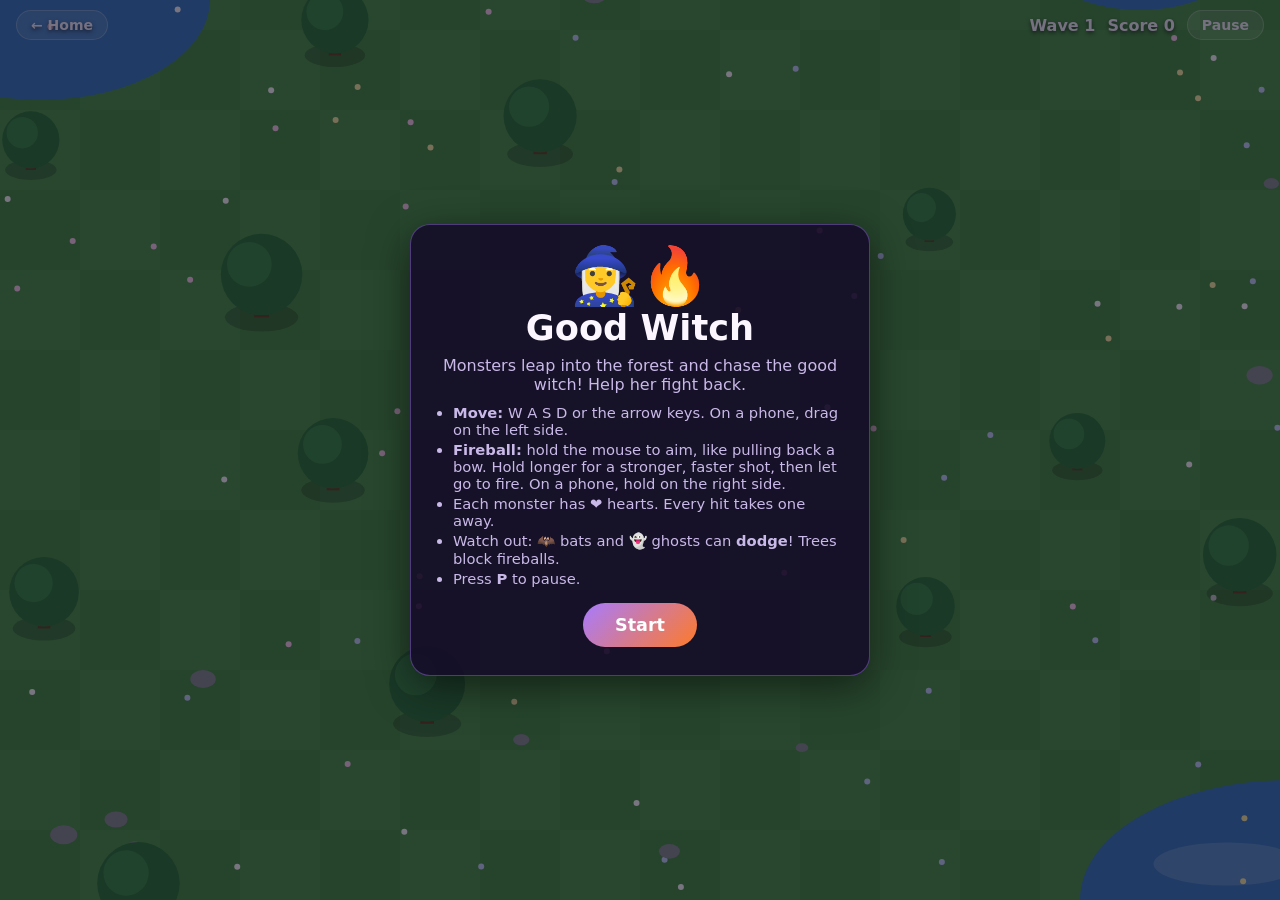
==== games/good-witch/index.html @ da9eba0f "Add Amygames site with Good Witch game" ====
<!doctype html>
<html lang="en">
<head>
  <meta charset="utf-8">
  <meta name="viewport" content="width=device-width, initial-scale=1, maximum-scale=1, user-scalable=no">
  <title>Good Witch</title>
  <meta name="description" content="Help the good witch fire fireballs at the monsters chasing her.">
  <style>
    :root {
      --night-1: #120a24;
      --night-2: #2b1650;
      --text: #fbf6ff;
      --muted: #c9b9e8;
      --accent: #a77bff;
      --fire: #ff7a29;
      --panel: rgba(20, 10, 40, 0.86);
    }
    * { box-sizing: border-box; }
    html, body {
      margin: 0; height: 100%; overflow: hidden;
      background: var(--night-1); color: var(--text);
      font-family: system-ui, -apple-system, "Segoe UI", Roboto, sans-serif;
      -webkit-user-select: none; user-select: none;
      touch-action: none;
    }
    canvas { display: block; position: fixed; inset: 0; width: 100%; height: 100%; cursor: crosshair; }

    .hud {
      position: fixed; top: 0; left: 0; right: 0;
      display: flex; align-items: center; gap: 12px; flex-wrap: wrap;
      padding: 10px 16px;
      font-weight: 700; font-size: 16px;
      pointer-events: none;
      text-shadow: 0 2px 4px rgba(0,0,0,0.6);
    }
    .hud .grow { flex: 1; }
    .hud a, .hud button { pointer-events: auto; }
    .hud-btn {
      background: rgba(255,255,255,0.12); color: var(--text);
      border: 1px solid rgba(255,255,255,0.25); border-radius: 999px;
      padding: 6px 14px; font: inherit; font-size: 14px; cursor: pointer; text-decoration: none;
    }
    .hud-btn:hover { background: rgba(255,255,255,0.22); }
    #hearts { letter-spacing: 2px; }

    .overlay {
      position: fixed; inset: 0; display: flex;
      padding: 16px; background: rgba(10, 5, 25, 0.55);
      overflow-y: auto; touch-action: pan-y;
    }
    .overlay[hidden] { display: none; }
    .panel {
      background: var(--panel); border: 1px solid rgba(167,123,255,0.4);
      border-radius: 20px; padding: 20px 22px; max-width: 460px; width: 100%; margin: auto;
      text-align: center; box-shadow: 0 10px 40px rgba(0,0,0,0.5);
    }
    .panel h1 { margin: 0 0 4px; font-size: 2.2rem; }
    .panel .big { font-size: 56px; line-height: 1.1; }
    .panel p { color: var(--muted); margin: 8px 0; }
    .panel ul { text-align: left; color: var(--muted); padding-left: 20px; margin: 10px 0 16px; font-size: 0.92rem; }
    .panel li { margin: 3px 0; }
    .play-btn {
      background: linear-gradient(135deg, var(--accent), var(--fire));
      color: #fff; border: 0; border-radius: 999px;
      padding: 12px 32px; font: inherit; font-weight: 700; font-size: 1.1rem; cursor: pointer;
    }
    .play-btn:hover { filter: brightness(1.1); }
    .home-link { display: inline-block; margin-top: 14px; color: var(--muted); }
  </style>
</head>
<body>
  <canvas id="game"></canvas>

  <div class="hud">
    <a class="hud-btn" href="../../index.html">← Home</a>
    <span id="hearts"></span>
    <span class="grow"></span>
    <span>Wave <span id="wave">1</span></span>
    <span>Score <span id="score">0</span></span>
    <button class="hud-btn" id="pauseBtn" type="button">Pause</button>
  </div>

  <div class="overlay" id="startScreen">
    <div class="panel">
      <div class="big">🧙‍♀️🔥</div>
      <h1>Good Witch</h1>
      <p>Monsters leap into the forest and chase the good witch! Help her fight back.</p>
      <ul>
        <li><b>Move:</b> W A S D or the arrow keys. On a phone, drag on the left side.</li>
        <li><b>Fireball:</b> hold the mouse to aim, like pulling back a bow. Hold longer for a stronger, faster shot, then let go to fire. On a phone, hold on the right side.</li>
        <li>Each monster has ❤️ hearts. Every hit takes one away.</li>
        <li>Watch out: 🦇 bats and 👻 ghosts can <b>dodge</b>! Trees block fireballs.</li>
        <li>Press <b>P</b> to pause.</li>
      </ul>
      <button class="play-btn" id="startBtn" type="button">Start</button>
      <p id="bestStart"></p>
    </div>
  </div>

  <div class="overlay" id="pauseScreen" hidden>
    <div class="panel">
      <h1>Paused</h1>
      <p>Take a break, the monsters are waiting.</p>
      <button class="play-btn" id="resumeBtn" type="button">Resume</button>
    </div>
  </div>

  <div class="overlay" id="overScreen" hidden>
    <div class="panel">
      <div class="big">💫</div>
      <h1>Game Over</h1>
      <p id="finalScore"></p>
      <p id="bestOver"></p>
      <button class="play-btn" id="againBtn" type="button">Play Again</button><br>
      <a class="home-link" href="../../index.html">Back to Amygames</a>
    </div>
  </div>

  <script src="game.js"></script>
</body>
</html>
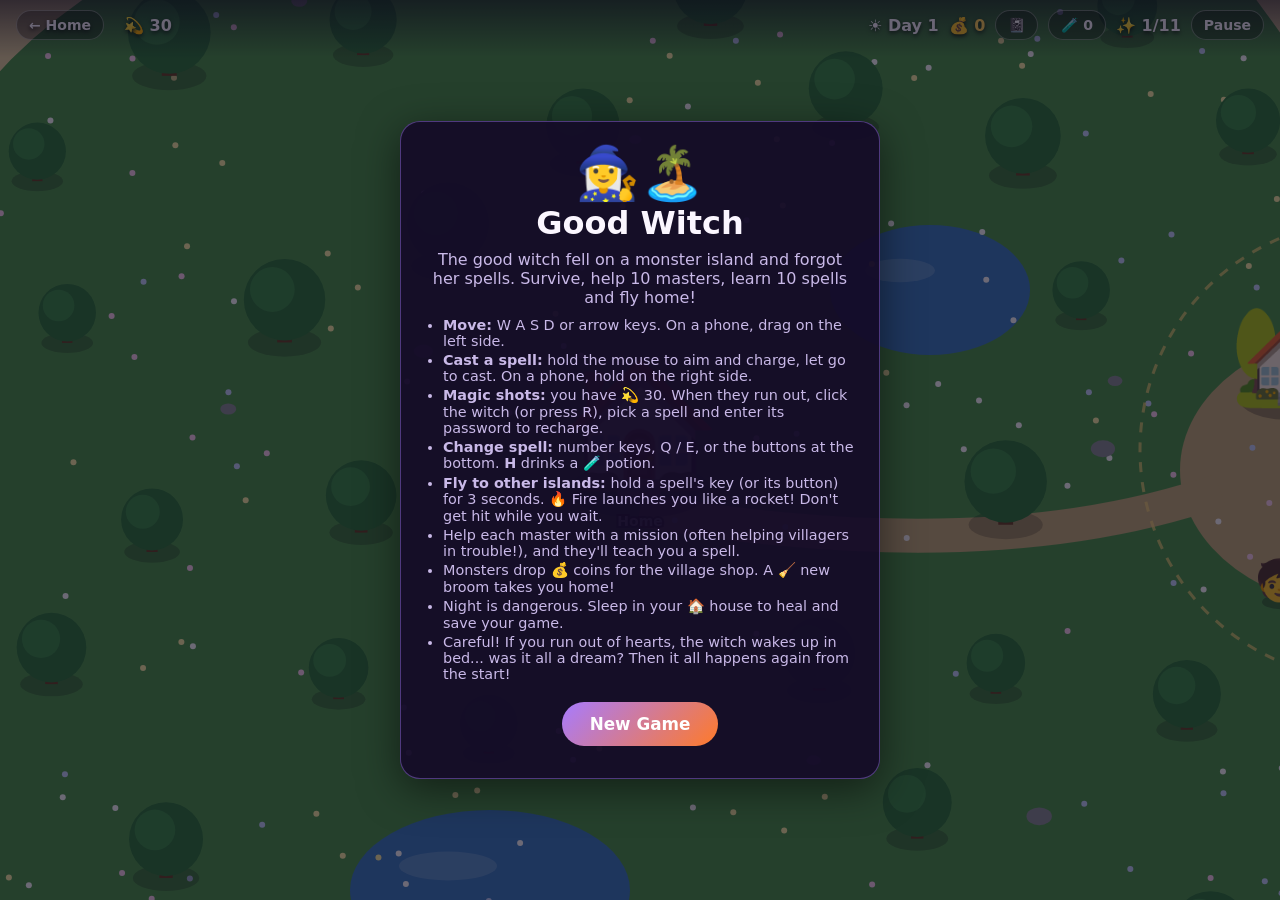
==== commit fb2452c2: "Good Witch: island adventure with masters, missions and spell passwords - Forgotten spells: remember" ====
--- a/games/good-witch/index.html
+++ b/games/good-witch/index.html
@@ -4,16 +4,16 @@
   <meta charset="utf-8">
   <meta name="viewport" content="width=device-width, initial-scale=1, maximum-scale=1, user-scalable=no">
   <title>Good Witch</title>
-  <meta name="description" content="Help the good witch fire fireballs at the monsters chasing her.">
+  <meta name="description" content="The good witch is trapped on a monster island. Survive, earn coins, find her lost powers and fly home.">
   <style>
     :root {
       --night-1: #120a24;
-      --night-2: #2b1650;
       --text: #fbf6ff;
       --muted: #c9b9e8;
       --accent: #a77bff;
       --fire: #ff7a29;
-      --panel: rgba(20, 10, 40, 0.86);
+      --gold: #ffd257;
+      --panel: rgba(20, 10, 40, 0.92);
     }
     * { box-sizing: border-box; }
     html, body {
@@ -27,45 +27,150 @@
 
     .hud {
       position: fixed; top: 0; left: 0; right: 0;
-      display: flex; align-items: center; gap: 12px; flex-wrap: wrap;
-      padding: 10px 16px;
+      display: flex; align-items: center; gap: 10px; flex-wrap: wrap;
+      padding: 10px 16px 18px;
       font-weight: 700; font-size: 16px;
       pointer-events: none;
-      text-shadow: 0 2px 4px rgba(0,0,0,0.6);
+      background: linear-gradient(rgba(10, 5, 25, 0.55), rgba(10, 5, 25, 0));
+      text-shadow: 0 2px 4px rgba(0,0,0,0.7);
     }
     .hud .grow { flex: 1; }
     .hud a, .hud button { pointer-events: auto; }
     .hud-btn {
-      background: rgba(255,255,255,0.12); color: var(--text);
-      border: 1px solid rgba(255,255,255,0.25); border-radius: 999px;
-      padding: 6px 14px; font: inherit; font-size: 14px; cursor: pointer; text-decoration: none;
-    }
-    .hud-btn:hover { background: rgba(255,255,255,0.22); }
-    #hearts { letter-spacing: 2px; }
+      background: rgba(0,0,0,0.3); color: var(--text);
+      border: 1px solid rgba(255,255,255,0.35); border-radius: 999px;
+      padding: 6px 12px; font: inherit; font-size: 14px; cursor: pointer; text-decoration: none;
+    }
+    .hud-btn:hover { background: rgba(0,0,0,0.45); }
+    .hud-btn:disabled { opacity: 0.5; cursor: default; }
+    #hearts { letter-spacing: 1px; font-size: 14px; }
+    #ammo.low { color: #ff8a8a; }
+    #ammo.empty { color: #ff5a5a; animation: bump 0.6s ease-in-out infinite; }
+
+    .powers {
+      position: fixed; left: 50%; bottom: 10px; transform: translateX(-50%);
+      display: flex; flex-wrap: wrap; justify-content: center; gap: 5px;
+      width: max-content; max-width: calc(100vw - 24px);
+    }
+    .powers[hidden] { display: none; }
+    .power-btn {
+      width: 44px; height: 44px; border-radius: 12px;
+      background: rgba(20, 10, 40, 0.7); color: var(--text);
+      border: 2px solid rgba(255,255,255,0.25);
+      font-size: 22px; cursor: pointer; position: relative; padding: 0;
+    }
+    .power-btn .key { position: absolute; top: 0; left: 4px; font-size: 10px; font-weight: 700; color: var(--muted); }
+    .power-btn.locked { opacity: 0.45; cursor: default; filter: grayscale(1); }
+    .power-btn.active { border-color: #ffe066; box-shadow: 0 0 12px rgba(255, 224, 102, 0.8); }
+    .power-btn .cool {
+      position: absolute; inset: 0; border-radius: 10px; background: rgba(0,0,0,0.6);
+      display: grid; place-items: center; font-size: 13px; font-weight: 800; color: #fff;
+    }
+    .row.locked { opacity: 0.5; }
+    .lesson { margin: 10px 0; }
+    .lesson[hidden] { display: none; }
+    .lesson p { color: var(--text) !important; font-size: 1.1rem; font-weight: 700; }
+    .seq { font-size: 1.8rem; letter-spacing: 6px; min-height: 2.4rem; margin: 4px 0 10px; }
+    .pad { display: grid; grid-template-columns: repeat(3, 72px); gap: 10px; justify-content: center; }
+    .pad button {
+      position: relative; width: 72px; height: 72px; border-radius: 18px; cursor: pointer;
+      font-size: 34px; border: 2px solid rgba(255,255,255,0.25);
+      background: rgba(255,255,255,0.08); transition: transform 0.12s, box-shadow 0.12s, background 0.12s;
+    }
+    .pad button .k { position: absolute; top: 3px; left: 7px; font-size: 11px; font-weight: 700; color: var(--muted); }
+    .pad button:disabled { cursor: default; opacity: 0.55; }
+    .pad button.lit {
+      opacity: 1; transform: scale(1.15); background: rgba(255, 224, 102, 0.35);
+      border-color: #ffe066; box-shadow: 0 0 24px rgba(255, 224, 102, 0.9);
+    }
+    .panel.notebook { background: linear-gradient(#fff8e6, #f3e6c4); color: #3a2a12; border-color: #c9a86a; }
+    .panel.notebook p, .panel.notebook .desc { color: #6b5636 !important; }
+    .panel.notebook .row { background: rgba(255,255,255,0.55); border-color: rgba(120, 90, 40, 0.25); }
+    .panel.notebook .pw { font-size: 1.5rem; letter-spacing: 4px; white-space: nowrap; }
+    .panel.notebook .play-btn.quiet { color: #3a2a12; border-color: rgba(120, 90, 40, 0.4); background: rgba(255,255,255,0.5); }
+    /* The witch writing a new password into her notebook */
+    .write-book {
+      position: fixed; left: 50%; top: 50%; transform: translate(-50%, -50%); z-index: 70;
+      width: min(330px, 86vw); padding: 16px 18px; border-radius: 16px; text-align: center;
+      background: repeating-linear-gradient(#fff8e6 0 30px, #e9d9b4 30px 31px);
+      color: #3a2a12; border: 2px solid #c9a86a; box-shadow: 0 16px 40px rgba(0,0,0,0.5);
+      transition: transform 0.85s ease-in, opacity 0.85s ease-in;
+      animation: book-open 0.35s ease-out;
+    }
+    @keyframes book-open { from { transform: translate(-50%, -50%) scale(0.3) rotate(-8deg); opacity: 0; } }
+    .write-book .wb-art { font-size: 42px; }
+    .write-book .wb-title { font-weight: 800; margin: 4px 0; }
+    .write-book .wb-name { color: #6b5636; font-weight: 700; }
+    .write-book .runes { font-size: 2.1rem; min-height: 3rem; margin-top: 8px; letter-spacing: 6px; }
+    .write-book .rune-in { display: inline-block; animation: rune-pop 0.35s ease-out; }
+    @keyframes rune-pop { from { transform: scale(0.2) rotate(-20deg); opacity: 0; } }
+    .write-book .pencil { display: inline-block; animation: scribble 0.18s infinite alternate; }
+    @keyframes scribble { from { transform: rotate(-18deg) translate(-3px, 2px); } to { transform: rotate(8deg) translate(3px, -2px); } }
+    .hud-btn.bump { animation: bump 0.5s ease-in-out 3; box-shadow: 0 0 18px rgba(255, 224, 102, 0.95); border-color: #ffe066; }
+    @keyframes bump { 50% { transform: scale(1.4); } }
+    .row.pick {
+      cursor: pointer; border-color: var(--gold);
+      box-shadow: 0 0 16px rgba(255, 210, 87, 0.5);
+      animation: bounce 1s ease-in-out infinite;
+    }
+    @keyframes bounce { 50% { transform: translateY(-5px); } }
+    .quest {
+      position: fixed; top: 54px; left: 16px; max-width: min(60vw, 420px);
+      background: rgba(20, 10, 40, 0.75); border: 1px solid rgba(255, 224, 102, 0.5);
+      border-radius: 12px; padding: 6px 10px; font-size: 14px; font-weight: 700;
+      pointer-events: none;
+    }
+    .quest[hidden] { display: none; }
+    .row.here { border-color: rgba(255, 224, 102, 0.6); }
 
     .overlay {
       position: fixed; inset: 0; display: flex;
-      padding: 16px; background: rgba(10, 5, 25, 0.55);
+      padding: 16px; background: rgba(10, 5, 25, 0.6);
       overflow-y: auto; touch-action: pan-y;
     }
     .overlay[hidden] { display: none; }
     .panel {
       background: var(--panel); border: 1px solid rgba(167,123,255,0.4);
-      border-radius: 20px; padding: 20px 22px; max-width: 460px; width: 100%; margin: auto;
+      border-radius: 20px; padding: 20px 22px; max-width: 480px; width: 100%; margin: auto;
       text-align: center; box-shadow: 0 10px 40px rgba(0,0,0,0.5);
     }
-    .panel h1 { margin: 0 0 4px; font-size: 2.2rem; }
-    .panel .big { font-size: 56px; line-height: 1.1; }
+    .panel h1 { margin: 0 0 4px; font-size: 2rem; }
+    .panel .big { font-size: 52px; line-height: 1.2; }
     .panel p { color: var(--muted); margin: 8px 0; }
-    .panel ul { text-align: left; color: var(--muted); padding-left: 20px; margin: 10px 0 16px; font-size: 0.92rem; }
+    .panel ul { text-align: left; color: var(--muted); padding-left: 20px; margin: 10px 0 16px; font-size: 0.9rem; }
     .panel li { margin: 3px 0; }
     .play-btn {
       background: linear-gradient(135deg, var(--accent), var(--fire));
       color: #fff; border: 0; border-radius: 999px;
-      padding: 12px 32px; font: inherit; font-weight: 700; font-size: 1.1rem; cursor: pointer;
+      padding: 12px 28px; font: inherit; font-weight: 700; font-size: 1.05rem; cursor: pointer; margin: 4px;
     }
     .play-btn:hover { filter: brightness(1.1); }
+    .play-btn.quiet { background: rgba(255,255,255,0.12); border: 1px solid rgba(255,255,255,0.3); }
+    .play-btn:disabled { opacity: 0.45; cursor: default; filter: grayscale(0.6); }
+    .play-btn[hidden] { display: none; }
+    .text-btn { background: none; border: 0; color: var(--muted); font: inherit; cursor: pointer; text-decoration: underline; margin-left: 12px; }
     .home-link { display: inline-block; margin-top: 14px; color: var(--muted); }
+
+    .story-text { font-size: 1.1rem; color: var(--text) !important; min-height: 4.5em; }
+    .dots { margin: 6px 0 14px; letter-spacing: 6px; color: var(--muted); }
+
+    .rows { display: grid; gap: 8px; margin: 14px 0; text-align: left; }
+    .row {
+      display: flex; align-items: center; gap: 12px;
+      background: rgba(255,255,255,0.06); border: 1px solid rgba(255,255,255,0.12);
+      border-radius: 14px; padding: 10px 12px;
+    }
+    .row .ico { font-size: 30px; width: 40px; text-align: center; flex: none; }
+    .row .info { flex: 1; min-width: 0; }
+    .row .name { font-weight: 700; }
+    .row .desc { color: var(--muted); font-size: 0.85rem; }
+    .row button {
+      flex: none; background: var(--gold); color: #3a2600; border: 0; border-radius: 999px;
+      padding: 8px 14px; font: inherit; font-weight: 800; cursor: pointer; white-space: nowrap;
+    }
+    .row button:disabled { background: rgba(255,255,255,0.15); color: var(--muted); cursor: default; }
+    .coins { color: var(--gold); font-weight: 800; }
+    .note { min-height: 1.4em; color: var(--gold) !important; font-weight: 600; }
   </style>
 </head>
 <body>
@@ -74,26 +179,123 @@
   <div class="hud">
     <a class="hud-btn" href="../../index.html">← Home</a>
     <span id="hearts"></span>
+    <span id="ammo" title="Magic shots. Click the witch (or press R) to recharge.">💫 30</span>
     <span class="grow"></span>
-    <span>Wave <span id="wave">1</span></span>
-    <span>Score <span id="score">0</span></span>
+    <span id="dayLabel">☀️ Day 1</span>
+    <span class="coins">💰 <span id="coins">0</span></span>
+    <button class="hud-btn" id="bookBtn" type="button" title="Spell notebook: your spell passwords">📓</button>
+    <button class="hud-btn" id="potionBtn" type="button" title="Drink a potion (H)">🧪 <span id="potions">0</span></button>
+    <span>✨ <span id="found">1</span>/11</span>
     <button class="hud-btn" id="pauseBtn" type="button">Pause</button>
   </div>
 
+  <div class="quest" id="questLine" hidden></div>
+  <div class="powers" id="powers" hidden></div>
+
   <div class="overlay" id="startScreen">
     <div class="panel">
-      <div class="big">🧙‍♀️🔥</div>
+      <div class="big">🧙‍♀️🏝️</div>
       <h1>Good Witch</h1>
-      <p>Monsters leap into the forest and chase the good witch! Help her fight back.</p>
+      <p>The good witch fell on a monster island and forgot her spells. Survive, help 10 masters, learn 10 spells and fly home!</p>
       <ul>
-        <li><b>Move:</b> W A S D or the arrow keys. On a phone, drag on the left side.</li>
-        <li><b>Fireball:</b> hold the mouse to aim, like pulling back a bow. Hold longer for a stronger, faster shot, then let go to fire. On a phone, hold on the right side.</li>
-        <li>Each monster has ❤️ hearts. Every hit takes one away.</li>
-        <li>Watch out: 🦇 bats and 👻 ghosts can <b>dodge</b>! Trees block fireballs.</li>
-        <li>Press <b>P</b> to pause.</li>
+        <li><b>Move:</b> W A S D or arrow keys. On a phone, drag on the left side.</li>
+        <li><b>Cast a spell:</b> hold the mouse to aim and charge, let go to cast. On a phone, hold on the right side.</li>
+        <li><b>Magic shots:</b> you have 💫 30. When they run out, click the witch (or press R), pick a spell and enter its password to recharge.</li>
+        <li><b>Change spell:</b> number keys, Q / E, or the buttons at the bottom. <b>H</b> drinks a 🧪 potion.</li>
+        <li><b>Fly to other islands:</b> hold a spell's key (or its button) for 3 seconds. 🔥 Fire launches you like a rocket! Don't get hit while you wait.</li>
+        <li>Help each master with a mission (often helping villagers in trouble!), and they'll teach you a spell.</li>
+        <li>Monsters drop 💰 coins for the village shop. A 🧹 new broom takes you home!</li>
+        <li>Night is dangerous. Sleep in your 🏠 house to heal and save your game.</li>
+        <li>Careful! If you run out of hearts, the witch wakes up in bed... was it all a dream? Then it all happens again from the start!</li>
       </ul>
-      <button class="play-btn" id="startBtn" type="button">Start</button>
-      <p id="bestStart"></p>
+      <button class="play-btn" id="continueBtn" type="button" hidden>Continue</button>
+      <button class="play-btn" id="startBtn" type="button">New Game</button>
+      <p id="saveInfo"></p>
+    </div>
+  </div>
+
+  <div class="overlay" id="storyScreen" hidden>
+    <div class="panel">
+      <div class="big" id="storyArt"></div>
+      <p class="story-text" id="storyText"></p>
+      <div class="dots" id="storyDots"></div>
+      <button class="play-btn" id="storyNext" type="button">Next</button>
+      <button class="text-btn" id="storySkip" type="button">Skip</button>
+    </div>
+  </div>
+
+  <div class="overlay" id="houseScreen" hidden>
+    <div class="panel">
+      <div class="big">🏠</div>
+      <h1>Your House</h1>
+      <p id="houseStatus"></p>
+      <div class="rows">
+        <div class="row">
+          <div class="ico">🛏️</div>
+          <div class="info"><div class="name">Bed</div><div class="desc" id="bedDesc"></div></div>
+          <button id="sleepBtn" type="button">Sleep</button>
+        </div>
+        <div class="row">
+          <div class="ico">🛡️</div>
+          <div class="info"><div class="name">House shield</div><div class="desc" id="shieldDesc"></div></div>
+        </div>
+        <div class="row">
+          <div class="ico">🧪</div>
+          <div class="info"><div class="name">Potion shelf</div><div class="desc" id="shelfDesc"></div></div>
+          <button id="housePotionBtn" type="button">Drink</button>
+        </div>
+      </div>
+      <p class="note" id="houseNote"></p>
+      <button class="play-btn quiet" id="leaveHouseBtn" type="button">Go outside</button>
+    </div>
+  </div>
+
+  <div class="overlay" id="boatScreen" hidden>
+    <div class="panel">
+      <div class="big" id="flyArt">🚀</div>
+      <h1>Fly away!</h1>
+      <p>Where do you want to go?</p>
+      <div class="rows" id="boatRows"></div>
+      <button class="play-btn quiet" id="leaveBoatBtn" type="button">Stay here</button>
+    </div>
+  </div>
+
+  <div class="overlay" id="notebookScreen" hidden>
+    <div class="panel notebook">
+      <div class="big">📓</div>
+      <h1>Spell Notebook</h1>
+      <p>The secret passwords of the spells you know, so you don't forget!</p>
+      <div class="rows" id="notebookRows"></div>
+      <button class="play-btn quiet" id="closeBookBtn" type="button">Close</button>
+    </div>
+  </div>
+
+  <div class="overlay" id="masterScreen" hidden>
+    <div class="panel">
+      <div class="big" id="masterArt"></div>
+      <h1 id="masterName"></h1>
+      <p class="story-text" id="masterText"></p>
+      <div class="rows" id="masterRows"></div>
+      <div class="lesson" id="lessonBox" hidden>
+        <p id="lessonText"></p>
+        <div class="seq" id="lessonSeq"></div>
+        <div class="pad" id="lessonPad"></div>
+      </div>
+      <p class="note" id="masterNote"></p>
+      <button class="play-btn" id="learnBtn" type="button">I'll help!</button>
+      <button class="play-btn quiet" id="leaveMasterBtn" type="button">Okay</button>
+    </div>
+  </div>
+
+  <div class="overlay" id="shopScreen" hidden>
+    <div class="panel">
+      <div class="big">👩‍🌾🛒</div>
+      <h1>Village Shop</h1>
+      <p id="shopGreeting"></p>
+      <p>You have <span class="coins">💰 <span id="shopCoins">0</span></span></p>
+      <div class="rows" id="shopRows"></div>
+      <p class="note" id="shopNote"></p>
+      <button class="play-btn quiet" id="leaveShopBtn" type="button">Leave shop</button>
     </div>
   </div>
 
@@ -105,13 +307,14 @@
     </div>
   </div>
 
-  <div class="overlay" id="overScreen" hidden>
-    <div class="panel">
-      <div class="big">💫</div>
-      <h1>Game Over</h1>
-      <p id="finalScore"></p>
-      <p id="bestOver"></p>
-      <button class="play-btn" id="againBtn" type="button">Play Again</button><br>
+
+  <div class="overlay" id="winScreen" hidden>
+    <div class="panel">
+      <div class="big">🧙‍♀️🧹✨</div>
+      <h1>You did it!</h1>
+      <p class="story-text" id="winText"></p>
+      <p id="winInfo"></p>
+      <button class="play-btn" id="winAgainBtn" type="button">Play Again</button><br>
       <a class="home-link" href="../../index.html">Back to Amygames</a>
     </div>
   </div>
